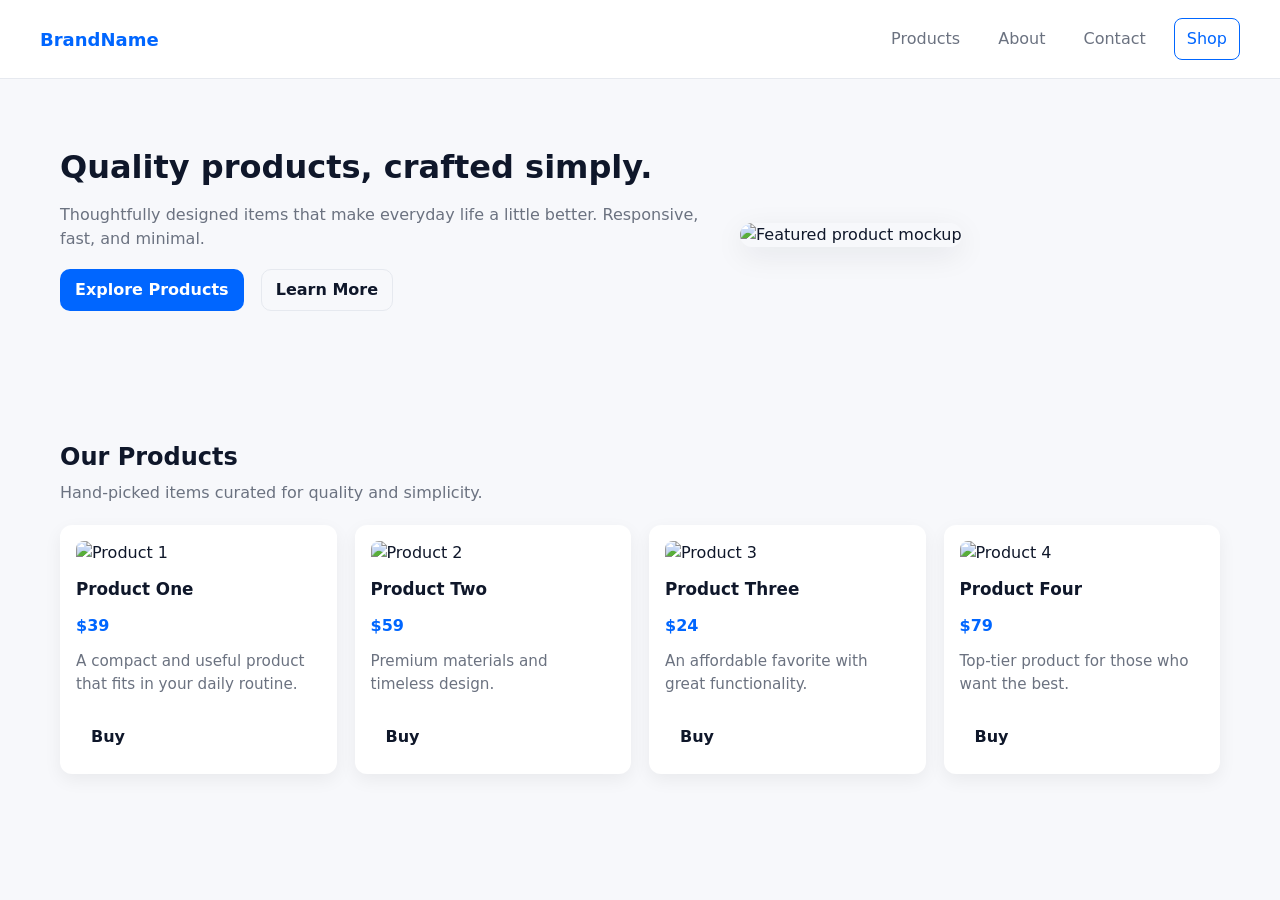
==== index.html @ 4c4ef2b2 "resolving issue" ====
<!DOCTYPE html>
<html lang="en">
<head>
    <meta charset="UTF-8">
    <meta name="viewport" content="width=device-width, initial-scale=1.0">
    <title>Document</title>
    <link rel="stylesheet" href="styles.css">
</head>
<body>
    <header class="site-header">
        <div class="container header-inner">
            <a class="logo" href="#">BrandName</a>
            <nav class="main-nav">
                <a href="#products">Products</a>
                <a href="#about">About</a>
                <a href="#contact">Contact</a>
                <a class="btn" href="#shop">Shop</a>
            </nav>
            <button class="menu-toggle" aria-label="Toggle navigation">☰</button>
        </div>
    </header>

    <main>
        <section class="hero">
            <div class="container hero-inner">
                <div class="hero-copy">
                    <h1 class="hero-title">Quality products, crafted simply.</h1>
                    <p class="hero-sub">Thoughtfully designed items that make everyday life a little better. Responsive, fast, and minimal.</p>
                    <p class="hero-ctas">
                        <a class="btn primary" href="#products">Explore Products</a>
                        <a class="btn ghost" href="#about">Learn More</a>
                    </p>
                </div>
                <div class="hero-media" aria-hidden="true">
                    <img src="https://via.placeholder.com/640x420" alt="Featured product mockup">
                </div>
            </div>
        </section>

        <section id="products" class="products">
            <div class="container">
                <h2 class="section-title">Our Products</h2>
                <p class="section-sub">Hand-picked items curated for quality and simplicity.</p>
                <div class="product-grid">
                    <article class="product-card">
                        <img src="https://via.placeholder.com/400x300" alt="Product 1">
                        <h3>Product One</h3>
                        <p class="price">$39</p>
                        <p class="desc">A compact and useful product that fits in your daily routine.</p>
                        <a class="btn" href="#">Buy</a>
                    </article>
                    <article class="product-card">
                        <img src="https://via.placeholder.com/400x300" alt="Product 2">
                        <h3>Product Two</h3>
                        <p class="price">$59</p>
                        <p class="desc">Premium materials and timeless design.</p>
                        <a class="btn" href="#">Buy</a>
                    </article>
                    <article class="product-card">
                        <img src="https://via.placeholder.com/400x300" alt="Product 3">
                        <h3>Product Three</h3>
                        <p class="price">$24</p>
                        <p class="desc">An affordable favorite with great functionality.</p>
                        <a class="btn" href="#">Buy</a>
                    </article>
                    <article class="product-card">
                        <img src="https://via.placeholder.com/400x300" alt="Product 4">
                        <h3>Product Four</h3>
                        <p class="price">$79</p>
                        <p class="desc">Top-tier product for those who want the best.</p>
                        <a class="btn" href="#">Buy</a>
                    </article>
                </div>
            </div>
        </section>
    </main>
</body>
</html>
---- styles.css ----
:root{
  --bg:#f7f8fb;
  --card:#ffffff;
  --accent:#0066ff;
  --muted:#6b7280;
  --radius:12px;
  --container:1200px;
}

*{box-sizing:border-box}
html,body{height:100%;margin:0;font-family:Inter, system-ui, -apple-system, 'Segoe UI', Roboto, 'Helvetica Neue', Arial}
body{background:var(--bg);color:#0f172a;line-height:1.5;-webkit-font-smoothing:antialiased}

.container{max-width:var(--container);margin:0 auto;padding:0 20px}

/* Header */
.site-header{background:#fff;border-bottom:1px solid #e6e9ef;position:sticky;top:0;z-index:20}
.header-inner{display:flex;align-items:center;justify-content:space-between;padding:18px 0}
.logo{font-weight:700;color:var(--accent);text-decoration:none;font-size:1.125rem}
.main-nav{display:flex;gap:18px;align-items:center}
.main-nav a{color:var(--muted);text-decoration:none;padding:8px 10px;border-radius:8px;font-weight:500}
.main-nav a.btn{background:transparent;border:1px solid var(--accent);color:var(--accent);padding:8px 12px}
.menu-toggle{display:none;background:transparent;border:0;font-size:1.25rem}

/* Hero */
.hero{padding:64px 0}
.hero-inner{display:flex;gap:40px;align-items:center}
.hero-copy{flex:1;max-width:640px}
.hero-title{font-size:2rem;margin:0 0 12px}
.hero-sub{color:var(--muted);margin:0 0 18px}
.hero-ctas .btn{margin-right:12px}
.hero-media img{width:100%;height:auto;border-radius:16px;box-shadow:0 8px 30px rgba(16,24,40,0.08)}

/* Products */
.products{padding:48px 0}
.section-title{font-size:1.5rem;margin:0 0 6px}
.section-sub{color:var(--muted);margin:0 0 20px}
.product-grid{display:grid;grid-template-columns:repeat(auto-fit,minmax(220px,1fr));gap:18px}
.product-card{background:var(--card);padding:16px;border-radius:12px;box-shadow:0 6px 18px rgba(12,17,23,0.06);display:flex;flex-direction:column;gap:12px}
.product-card img{width:100%;height:auto;display:block;border-radius:8px}
.product-card h3{margin:0;font-size:1.05rem}
.product-card .price{color:var(--accent);font-weight:700;margin:0}
.product-card .desc{color:var(--muted);margin:0 0 8px;font-size:0.95rem}
.product-card .btn{align-self:flex-start}

/* Buttons */
.btn{display:inline-block;padding:8px 14px;border-radius:10px;text-decoration:none;background:transparent;border:1px solid transparent;color:inherit;font-weight:600}
.btn.primary{background:var(--accent);color:#fff;border-color:transparent}
.btn.ghost{background:transparent;border:1px solid #e6e9ef}

/* Responsive */
@media (max-width:900px){
  .hero-inner{flex-direction:column-reverse;text-align:left}
  .hero-media{width:100%}
}

@media (max-width:720px){
  .main-nav{display:none}
  .menu-toggle{display:block}
  .hero{padding:40px 0}
  .hero-title{font-size:1.5rem}
}

@media (max-width:420px){
  .container{padding:0 14px}
  .header-inner{padding:12px 0}
  .product-card{padding:12px}
}

/* Small utility */
.text-center{text-align:center}
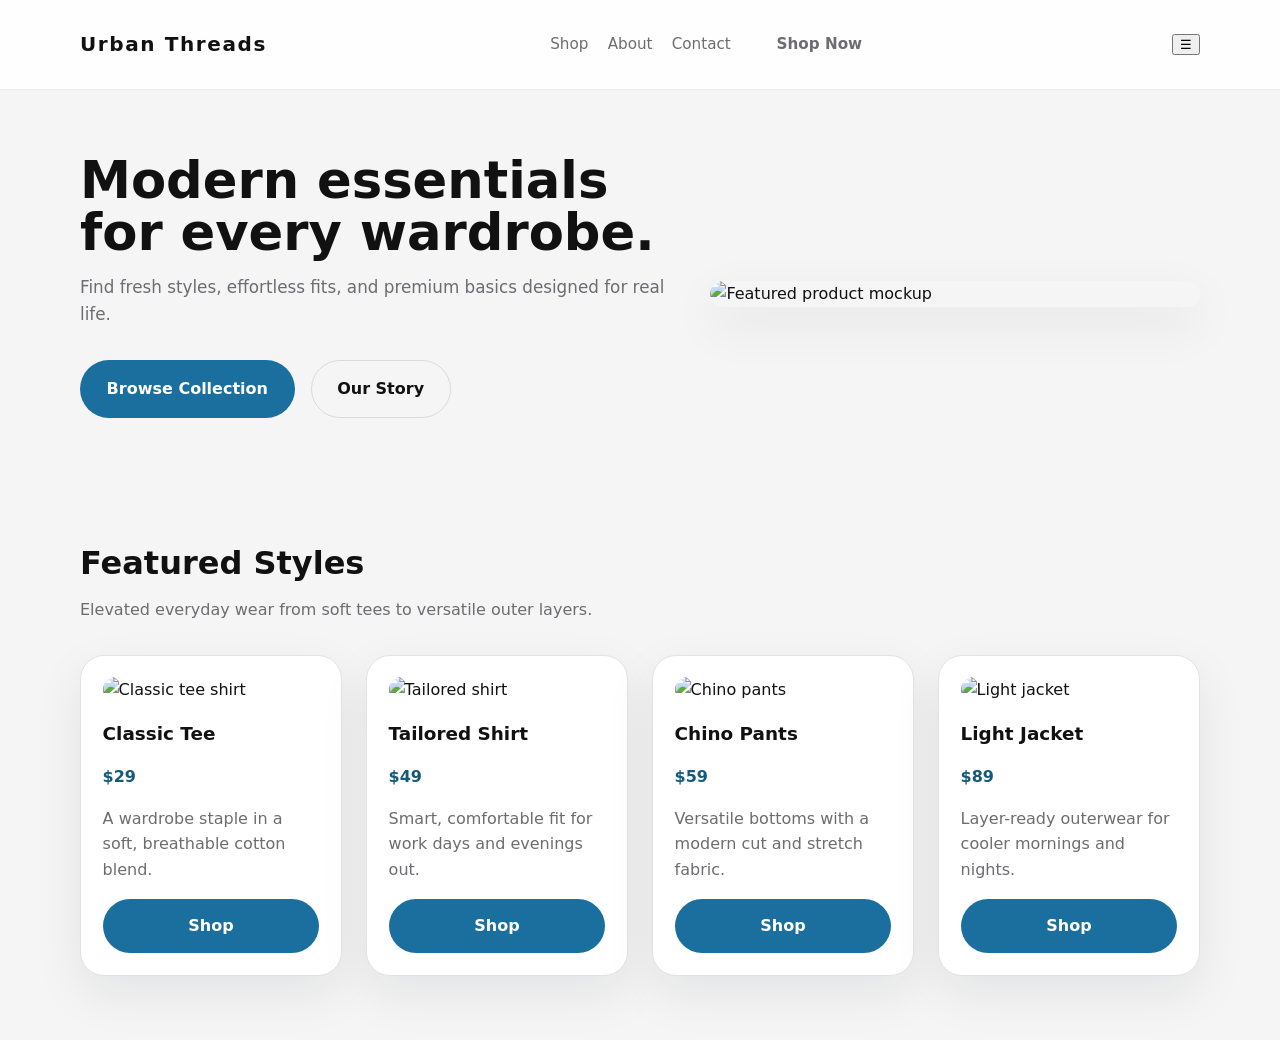
==== commit e529fe08: "First commit" ====
--- a/index.html
+++ b/index.html
@@ -3,18 +3,18 @@
 <head>
     <meta charset="UTF-8">
     <meta name="viewport" content="width=device-width, initial-scale=1.0">
-    <title>Document</title>
+    <title>Urban Threads Clothing Store</title>
     <link rel="stylesheet" href="styles.css">
 </head>
 <body>
     <header class="site-header">
         <div class="container header-inner">
-            <a class="logo" href="#">BrandName</a>
+            <a class="logo" href="#">Urban Threads</a>
             <nav class="main-nav">
-                <a href="#products">Products</a>
+                <a href="#products">Shop</a>
                 <a href="#about">About</a>
                 <a href="#contact">Contact</a>
-                <a class="btn" href="#shop">Shop</a>
+                <a class="btn" href="#products">Shop Now</a>
             </nav>
             <button class="menu-toggle" aria-label="Toggle navigation">☰</button>
         </div>
@@ -24,11 +24,11 @@
         <section class="hero">
             <div class="container hero-inner">
                 <div class="hero-copy">
-                    <h1 class="hero-title">Quality products, crafted simply.</h1>
-                    <p class="hero-sub">Thoughtfully designed items that make everyday life a little better. Responsive, fast, and minimal.</p>
+                    <h1 class="hero-title">Modern essentials for every wardrobe.</h1>
+                    <p class="hero-sub">Find fresh styles, effortless fits, and premium basics designed for real life.</p>
                     <p class="hero-ctas">
-                        <a class="btn primary" href="#products">Explore Products</a>
-                        <a class="btn ghost" href="#about">Learn More</a>
+                        <a class="btn primary" href="#products">Browse Collection</a>
+                        <a class="btn ghost" href="#about">Our Story</a>
                     </p>
                 </div>
                 <div class="hero-media" aria-hidden="true">
@@ -39,36 +39,36 @@
 
         <section id="products" class="products">
             <div class="container">
-                <h2 class="section-title">Our Products</h2>
-                <p class="section-sub">Hand-picked items curated for quality and simplicity.</p>
+                <h2 class="section-title">Featured Styles</h2>
+                <p class="section-sub">Elevated everyday wear from soft tees to versatile outer layers.</p>
                 <div class="product-grid">
                     <article class="product-card">
-                        <img src="https://via.placeholder.com/400x300" alt="Product 1">
-                        <h3>Product One</h3>
-                        <p class="price">$39</p>
-                        <p class="desc">A compact and useful product that fits in your daily routine.</p>
-                        <a class="btn" href="#">Buy</a>
+                        <img src="https://via.placeholder.com/400x300?text=Classic+Tee" alt="Classic tee shirt">
+                        <h3>Classic Tee</h3>
+                        <p class="price">$29</p>
+                        <p class="desc">A wardrobe staple in a soft, breathable cotton blend.</p>
+                        <a class="btn" href="#">Shop</a>
                     </article>
                     <article class="product-card">
-                        <img src="https://via.placeholder.com/400x300" alt="Product 2">
-                        <h3>Product Two</h3>
-                        <p class="price">$59</p>
-                        <p class="desc">Premium materials and timeless design.</p>
-                        <a class="btn" href="#">Buy</a>
+                        <img src="https://via.placeholder.com/400x300?text=Tailored+Shirt" alt="Tailored shirt">
+                        <h3>Tailored Shirt</h3>
+                        <p class="price">$49</p>
+                        <p class="desc">Smart, comfortable fit for work days and evenings out.</p>
+                        <a class="btn" href="#">Shop</a>
                     </article>
                     <article class="product-card">
-                        <img src="https://via.placeholder.com/400x300" alt="Product 3">
-                        <h3>Product Three</h3>
-                        <p class="price">$24</p>
-                        <p class="desc">An affordable favorite with great functionality.</p>
-                        <a class="btn" href="#">Buy</a>
+                        <img src="https://via.placeholder.com/400x300?text=Chino+Pants" alt="Chino pants">
+                        <h3>Chino Pants</h3>
+                        <p class="price">$59</p>
+                        <p class="desc">Versatile bottoms with a modern cut and stretch fabric.</p>
+                        <a class="btn" href="#">Shop</a>
                     </article>
                     <article class="product-card">
-                        <img src="https://via.placeholder.com/400x300" alt="Product 4">
-                        <h3>Product Four</h3>
-                        <p class="price">$79</p>
-                        <p class="desc">Top-tier product for those who want the best.</p>
-                        <a class="btn" href="#">Buy</a>
+                        <img src="https://via.placeholder.com/400x300?text=Light+Jacket" alt="Light jacket">
+                        <h3>Light Jacket</h3>
+                        <p class="price">$89</p>
+                        <p class="desc">Layer-ready outerwear for cooler mornings and nights.</p>
+                        <a class="btn" href="#">Shop</a>
                     </article>
                 </div>
             </div>
--- a/styles.css
+++ b/styles.css
@@ -1,71 +1,235 @@
-:root{
-  --bg:#f7f8fb;
-  --card:#ffffff;
-  --accent:#0066ff;
-  --muted:#6b7280;
-  --radius:12px;
-  --container:1200px;
-}
-
-*{box-sizing:border-box}
-html,body{height:100%;margin:0;font-family:Inter, system-ui, -apple-system, 'Segoe UI', Roboto, 'Helvetica Neue', Arial}
-body{background:var(--bg);color:#0f172a;line-height:1.5;-webkit-font-smoothing:antialiased}
-
-.container{max-width:var(--container);margin:0 auto;padding:0 20px}
-
-/* Header */
-.site-header{background:#fff;border-bottom:1px solid #e6e9ef;position:sticky;top:0;z-index:20}
-.header-inner{display:flex;align-items:center;justify-content:space-between;padding:18px 0}
-.logo{font-weight:700;color:var(--accent);text-decoration:none;font-size:1.125rem}
-.main-nav{display:flex;gap:18px;align-items:center}
-.main-nav a{color:var(--muted);text-decoration:none;padding:8px 10px;border-radius:8px;font-weight:500}
-.main-nav a.btn{background:transparent;border:1px solid var(--accent);color:var(--accent);padding:8px 12px}
-.menu-toggle{display:none;background:transparent;border:0;font-size:1.25rem}
-
-/* Hero */
-.hero{padding:64px 0}
-.hero-inner{display:flex;gap:40px;align-items:center}
-.hero-copy{flex:1;max-width:640px}
-.hero-title{font-size:2rem;margin:0 0 12px}
-.hero-sub{color:var(--muted);margin:0 0 18px}
-.hero-ctas .btn{margin-right:12px}
-.hero-media img{width:100%;height:auto;border-radius:16px;box-shadow:0 8px 30px rgba(16,24,40,0.08)}
-
-/* Products */
-.products{padding:48px 0}
-.section-title{font-size:1.5rem;margin:0 0 6px}
-.section-sub{color:var(--muted);margin:0 0 20px}
-.product-grid{display:grid;grid-template-columns:repeat(auto-fit,minmax(220px,1fr));gap:18px}
-.product-card{background:var(--card);padding:16px;border-radius:12px;box-shadow:0 6px 18px rgba(12,17,23,0.06);display:flex;flex-direction:column;gap:12px}
-.product-card img{width:100%;height:auto;display:block;border-radius:8px}
-.product-card h3{margin:0;font-size:1.05rem}
-.product-card .price{color:var(--accent);font-weight:700;margin:0}
-.product-card .desc{color:var(--muted);margin:0 0 8px;font-size:0.95rem}
-.product-card .btn{align-self:flex-start}
-
-/* Buttons */
-.btn{display:inline-block;padding:8px 14px;border-radius:10px;text-decoration:none;background:transparent;border:1px solid transparent;color:inherit;font-weight:600}
-.btn.primary{background:var(--accent);color:#fff;border-color:transparent}
-.btn.ghost{background:transparent;border:1px solid #e6e9ef}
-
-/* Responsive */
-@media (max-width:900px){
-  .hero-inner{flex-direction:column-reverse;text-align:left}
-  .hero-media{width:100%}
-}
-
-@media (max-width:720px){
-  .main-nav{display:none}
-  .menu-toggle{display:block}
-  .hero{padding:40px 0}
-  .hero-title{font-size:1.5rem}
-}
-
-@media (max-width:420px){
-  .container{padding:0 14px}
-  .header-inner{padding:12px 0}
-  .product-card{padding:12px}
-}
-
-/* Small utility */
-.text-center{text-align:center}
+:root {
+  --bg: #f5f5f5;
+  --surface: #ffffff;
+  --text: #111111;
+  --muted: #6c6c72;
+  --accent: #1a6f9f;
+  --accent-strong: #145a7a;
+  --border: #e2e2e6;
+  --radius: 24px;
+  --shadow: 0 18px 50px rgba(17, 24, 39, 0.08);
+}
+
+* {
+  box-sizing: border-box;
+}
+
+html,
+body {
+  margin: 0;
+  padding: 0;
+  min-height: 100%;
+  font-family: Inter, system-ui, -apple-system, BlinkMacSystemFont, "Segoe UI", sans-serif;
+  background: var(--bg);
+  color: var(--text);
+}
+
+body {
+  line-height: 1.6;
+}
+
+a {
+  color: inherit;
+  text-decoration: none;
+}
+
+img {
+  display: block;
+  max-width: 100%;
+  border-radius: 18px;
+}
+
+.container {
+  width: min(1120px, calc(100% - 2rem));
+  margin: 0 auto;
+}
+
+.site-header {
+  background: rgba(255, 255, 255, 0.9);
+  position: sticky;
+  top: 0;
+  z-index: 10;
+  backdrop-filter: blur(14px);
+  border-bottom: 1px solid rgba(225, 225, 230, 0.7);
+}
+
+.header-inner {
+  display: flex;
+  align-items: center;
+  justify-content: space-between;
+  gap: 1rem;
+  padding: 1rem 0;
+}
+
+.logo {
+  font-size: 1.25rem;
+  font-weight: 700;
+  letter-spacing: 0.08em;
+}
+
+.main-nav {
+  display: flex;
+  align-items: center;
+  gap: 1.2rem;
+  flex-wrap: wrap;
+}
+
+.main-nav a {
+  color: var(--muted);
+  font-size: 0.95rem;
+  transition: color 0.2s ease;
+}
+
+.main-nav a:hover,
+.main-nav a:focus-visible {
+  color: var(--text);
+}
+
+.btn {
+  display: inline-flex;
+  align-items: center;
+  justify-content: center;
+  gap: 0.5rem;
+  padding: 0.95rem 1.6rem;
+  border: 1px solid transparent;
+  border-radius: 999px;
+  font-weight: 600;
+  transition: transform 0.2s ease, background-color 0.2s ease, color 0.2s ease, border-color 0.2s ease;
+}
+
+.btn:hover {
+  transform: translateY(-1px);
+}
+
+.btn.primary {
+  background: var(--accent);
+  color: #fff;
+}
+
+.btn.ghost {
+  background: transparent;
+  color: var(--text);
+  border-color: rgba(17, 24, 39, 0.12);
+}
+
+.hero {
+  padding: 4rem 0 3.5rem;
+}
+
+.hero-inner {
+  display: grid;
+  grid-template-columns: 1.1fr 0.9fr;
+  align-items: center;
+  gap: 2rem;
+}
+
+.hero-title {
+  font-size: clamp(2.7rem, 4vw, 4.5rem);
+  margin: 0 0 1rem;
+  line-height: 1.02;
+}
+
+.hero-sub {
+  max-width: 42rem;
+  margin: 0 0 2rem;
+  color: var(--muted);
+  font-size: 1.05rem;
+}
+
+.hero-ctas {
+  display: flex;
+  flex-wrap: wrap;
+  gap: 1rem;
+}
+
+.hero-media {
+  overflow: hidden;
+  border-radius: 28px;
+  box-shadow: var(--shadow);
+}
+
+.products {
+  padding: 3rem 0 4rem;
+}
+
+.section-title {
+  font-size: 2rem;
+  margin: 0 0 0.5rem;
+}
+
+.section-sub {
+  margin: 0 0 2rem;
+  color: var(--muted);
+  max-width: 42rem;
+}
+
+.product-grid {
+  display: grid;
+  grid-template-columns: repeat(4, minmax(0, 1fr));
+  gap: 1.5rem;
+}
+
+.product-card {
+  background: var(--surface);
+  border: 1px solid var(--border);
+  border-radius: var(--radius);
+  padding: 1.35rem;
+  display: flex;
+  flex-direction: column;
+  gap: 1rem;
+  box-shadow: var(--shadow);
+}
+
+.product-card h3 {
+  margin: 0;
+  font-size: 1.15rem;
+}
+
+.price {
+  margin: 0;
+  font-weight: 700;
+  color: var(--accent-strong);
+}
+
+.desc {
+  margin: 0;
+  color: var(--muted);
+  flex-grow: 1;
+}
+
+.product-card .btn {
+  padding: 0.85rem 1.2rem;
+  background: var(--accent);
+  color: #fff;
+  border-color: transparent;
+}
+
+@media (max-width: 980px) {
+  .hero-inner {
+    grid-template-columns: 1fr;
+  }
+
+  .product-grid {
+    grid-template-columns: repeat(2, minmax(0, 1fr));
+  }
+}
+
+@media (max-width: 680px) {
+  .header-inner {
+    flex-direction: column;
+    align-items: flex-start;
+  }
+
+  .main-nav {
+    width: 100%;
+    justify-content: space-between;
+  }
+
+  .hero {
+    padding-top: 3rem;
+  }
+
+  .product-grid {
+    grid-template-columns: 1fr;
+  }
+}
